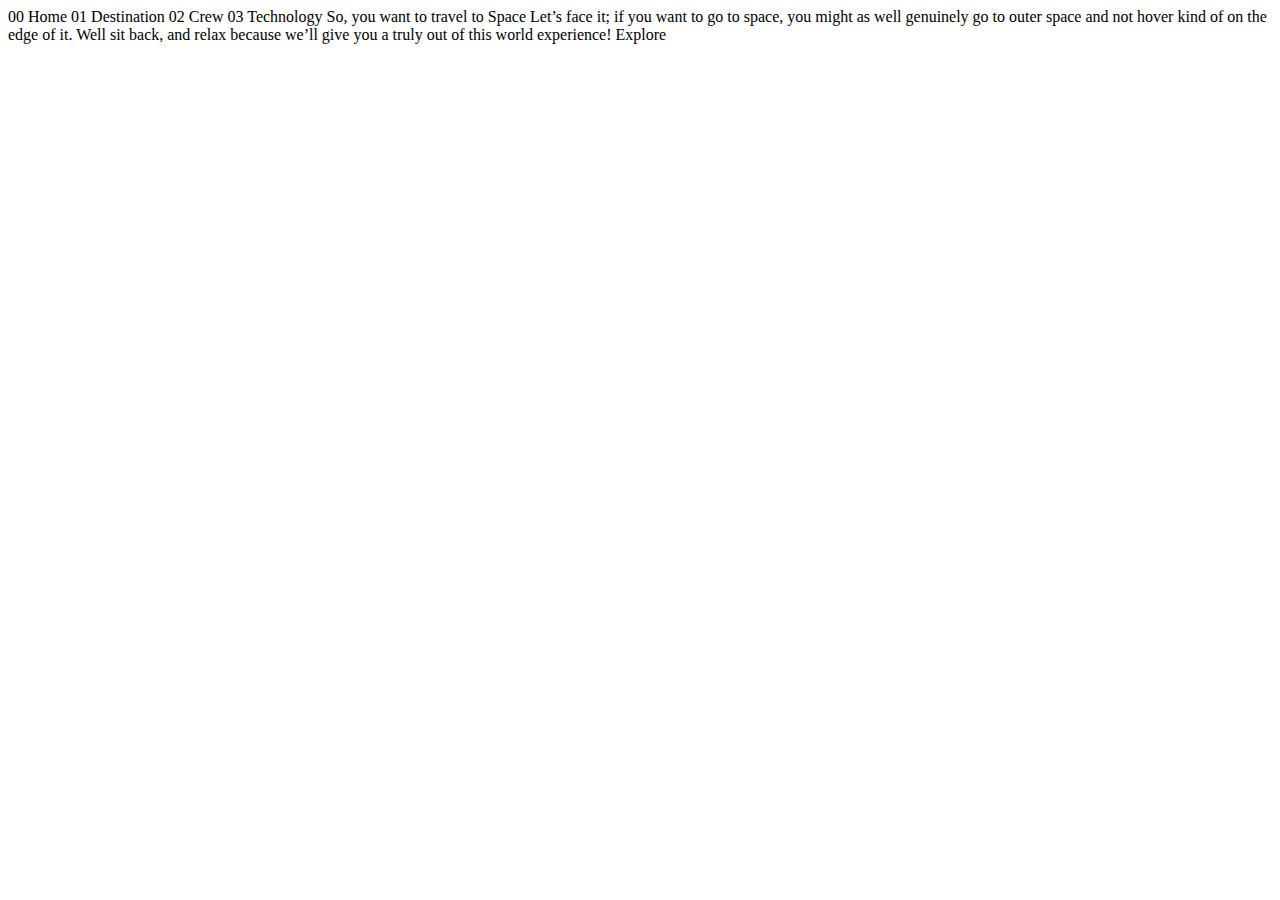
==== starter-code/index.html @ f79f5b64 "initial commit" ====
<!DOCTYPE html>
<html lang="en">
<head>
  <meta charset="UTF-8">
  <meta name="viewport" content="width=device-width, initial-scale=1.0">

  <link rel="icon" type="image/png" sizes="32x32" href="./assets/favicon-32x32.png">
  
  <title>Frontend Mentor | Space tourism website</title>
</head>
<body>

  00 Home
  01 Destination
  02 Crew
  03 Technology

  So, you want to travel to
  Space
  Let’s face it; if you want to go to space, you might as well genuinely go to 
  outer space and not hover kind of on the edge of it. Well sit back, and relax 
  because we’ll give you a truly out of this world experience!

  Explore

</body>
</html>
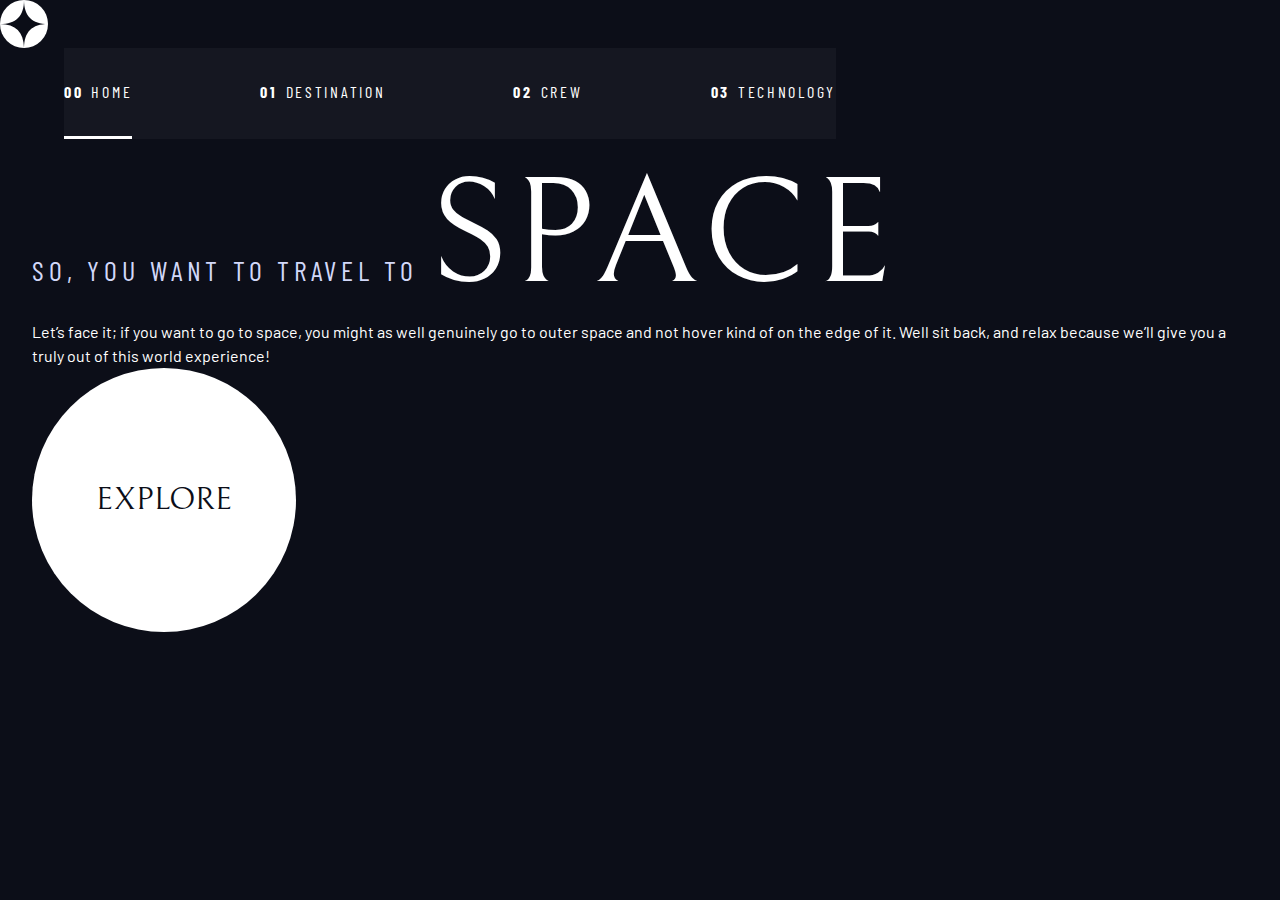
==== commit 2320f361: "building homepage" ====
--- a/starter-code/index.html
+++ b/starter-code/index.html
@@ -1,27 +1,55 @@
 <!DOCTYPE html>
 <html lang="en">
-<head>
-  <meta charset="UTF-8">
-  <meta name="viewport" content="width=device-width, initial-scale=1.0">
+  <head>
+    <meta charset="UTF-8" />
+    <meta name="viewport" content="width=device-width, initial-scale=1.0" />
 
-  <link rel="icon" type="image/png" sizes="32x32" href="./assets/favicon-32x32.png">
-  
-  <title>Frontend Mentor | Space tourism website</title>
-</head>
-<body>
+    <link rel="icon" type="image/png" sizes="32x32" href="./assets/favicon-32x32.png" />
 
-  00 Home
-  01 Destination
-  02 Crew
-  03 Technology
+    <!-- Google fonts -->
+    <link rel="preconnect" href="https://fonts.googleapis.com" />
+    <link rel="preconnect" href="https://fonts.gstatic.com" crossorigin />
+    <link href="https://fonts.googleapis.com/css2?family=Barlow+Condensed:wght@400;700&family=Bellefair&family=Barlow:wght@400;700&display=swap" rel="stylesheet" />
 
-  So, you want to travel to
-  Space
-  Let’s face it; if you want to go to space, you might as well genuinely go to 
-  outer space and not hover kind of on the edge of it. Well sit back, and relax 
-  because we’ll give you a truly out of this world experience!
+    <!-- custom css -->
+    <link rel="stylesheet" href="../index.css" />
 
-  Explore
+    <title>Frontend Mentor | Space tourism website</title>
+  </head>
+  <body>
+    <!-- navigation -->
+    <header class="primary-header flex">
+      <div>
+        <img src="./assets/shared/logo.svg" alt="space travel logo" class="logo" />
+      </div>
+      <nav>
+        <ul class="primary-navigation underline-indicators flex">
+          <li class="active"
+            ><a class="ff-sans-cond uppercase text-white letter-spacing-2" href="index.html"><span>00</span>Home</a></li
+          >
+          <li
+            ><a class="ff-sans-cond uppercase text-white letter-spacing-2" href="destination.html"><span>01</span>Destination</a></li
+          >
+          <li
+            ><a class="ff-sans-cond uppercase text-white letter-spacing-2" href="crew.html"><span>02</span>Crew</a>
+          </li>
+          <li
+            ><a class="ff-sans-cond uppercase text-white letter-spacing-2" href="technology.html"><span>03</span>Technology</a>
+          </li>
+        </ul>
+      </nav>
+    </header>
 
-</body>
-</html>+    <div class="container">
+      <h1 class="text-accent ff-sans-cond fs-500 uppercase letter-spacing-1"
+        >So, you want to travel to
+        <span class="text-white ff-serif fs-900">Space</span>
+      </h1>
+
+      <p>Let’s face it; if you want to go to space, you might as well genuinely go to outer space and not hover kind of on the edge of it. Well sit back, and relax because we’ll give you a truly out of this world experience!</p>
+
+      <!-- explore button -->
+      <a href="#" class="large-button ff-serif uppercase fs-600 text-dark bg-white">Explore</a>
+    </div>
+  </body>
+</html>
--- a/index.css
+++ b/index.css
@@ -0,0 +1,384 @@
+/* ------------------- */
+/* Custom properties   */
+/* ------------------- */
+
+:root {
+  /* colors */
+  --clr-dark: 230 35% 7%;
+  --clr-light: 231 77% 90%;
+  --clr-white: 0 0% 100%;
+
+  /* font-sizes */
+  --fs-900: 9.375rem; /* font-weight 900 - 150px */
+  --fs-800: 6.25rem; /* font-weight 800 - 100px */
+  --fs-700: 3.5rem; /* font-weight 700 - 56px */
+  --fs-600: 2rem; /* font-weight 600 - 32px */
+  --fs-500: 1.75rem; /* font-weight 500 - 28px */
+  --fs-400: 1.125rem; /* font-weight 400 - 18px */
+  --fs-300: 1rem; /* font-weight 300 - 16px */
+  --fs-200: 0.875rem; /* font-weight 200 - 14px */
+
+  /* font-families */
+  --ff-serif: "Bellefair", serif;
+  --ff-sans-cond: "Barlow Condensed", sans-serif;
+  --ff-sans-normal: "Barlow", sans-serif;
+}
+
+/* ------------------- */
+/* Reset               */
+/* ------------------- */
+
+/* https://piccalil.li/blog/a-modern-css-reset/ */
+
+/* Box sizing */
+*,
+*::before,
+*::after {
+  box-sizing: border-box;
+}
+
+/* Reset margins */
+body,
+h1,
+h2,
+h3,
+h4,
+h5,
+p,
+figure,
+picture {
+  margin: 0;
+}
+
+/* set up the body */
+body {
+  font-family: var(--ff-sans-normal);
+  font-weight: var(--fs-400);
+  background: hsl(var(--clr-dark));
+  color: hsl(var(--clr-white));
+  line-height: 1.5;
+  min-height: 100vh;
+}
+
+/* make images easier to work with */
+img,
+picture {
+  max-width: 100%;
+  display: block;
+}
+
+/* make form elements easier to work with */
+input,
+button,
+textarea,
+select {
+  font: inherit;
+}
+
+/* remove animations for people who've turned them off */
+@media (prefers-reduced-motion: reduce) {
+  *,
+  *::before,
+  *::after {
+    animation-duration: 0.01ms !important;
+    animation-iteration-count: 1 !important;
+    transition-duration: 0.01ms !important;
+    scroll-behavior: auto !important;
+  }
+}
+
+/* ------------------- */
+/* Utility classes     */
+/* ------------------- */
+
+/* general */
+
+.flex {
+  display: flex;
+  gap: var(--gap, 1rem);
+}
+
+.grid {
+  display: grid;
+  gap: var(--gap, 1rem);
+}
+
+.container {
+  padding-inline: 2em;
+  margin-inline: auto;
+  max-width: 80rem;
+}
+
+.flow > *:where(:not(:first-child)) {
+  margin-top: var(--flow-space, 2rem);
+  /* outline: 1px solid red; */
+}
+
+.sr-only {
+  position: absolute;
+  width: 1px;
+  height: 1px;
+  padding: 0;
+  margin: -1px;
+  overflow: hidden;
+  clip: rect(0, 0, 0, 0);
+  white-space: nowrap; /* added line */
+  border: 0;
+}
+
+/* colors */
+
+.bg-dark {
+  background-color: hsl(var(--clr-dark));
+}
+.bg-accent {
+  background-color: hsl(var(--clr-light));
+}
+.bg-white {
+  background-color: hsl(var(--clr-white));
+}
+
+.text-dark {
+  color: hsl(var(--clr-dark));
+}
+.text-accent {
+  color: hsl(var(--clr-light));
+}
+.text-white {
+  color: hsl(var(--clr-white));
+}
+
+/* typography */
+h1,
+h2,
+h3,
+h4,
+h5,
+h6 {
+  font-weight: var(--fs-400);
+}
+
+.ff-serif {
+  font-family: var(--ff-serif);
+}
+.ff-sans-cond {
+  font-family: var(--ff-sans-cond);
+}
+.ff-sans-normal {
+  font-family: var(--ff-sans-normal);
+}
+
+.letter-spacing-1 {
+  letter-spacing: 4.75px;
+}
+.letter-spacing-2 {
+  letter-spacing: 2.7px;
+}
+.letter-spacing-3 {
+  letter-spacing: 2.35px;
+}
+
+.uppercase {
+  text-transform: uppercase;
+}
+
+.fs-900 {
+  font-size: var(--fs-900);
+}
+.fs-800 {
+  font-size: var(--fs-800);
+}
+.fs-700 {
+  font-size: var(--fs-700);
+}
+.fs-600 {
+  font-size: var(--fs-600);
+}
+.fs-500 {
+  font-size: var(--fs-500);
+}
+.fs-400 {
+  font-size: var(--fs-400);
+}
+.fs-300 {
+  font-size: var(--fs-300);
+}
+.fs-200 {
+  font-size: var(--fs-200);
+}
+
+.fs-900,
+.fs-800,
+.fs-700,
+.fs-600 {
+  line-height: 1.1;
+}
+
+.numbered-title {
+  font-family: var(--ff-sans-cond);
+  font-size: var(--fs-500);
+  text-transform: uppercase;
+  letter-spacing: 4.72px;
+}
+
+.numbered-title span {
+  font-weight: 700;
+  margin-right: 0.5em;
+  color: hsl(var(--clr-white) / 0.25);
+}
+
+/* ------------------- */
+/* COMPONENTS              */
+/* ------------------- */
+
+/* NAVIGATION */
+.primary-navigation {
+  --gap: 8rem;
+  --underline-gap: 2em;
+  justify-content: center;
+  background: hsl(var(--clr-white) / 0.04);
+  list-style: none;
+  padding: 0;
+  margin-top: 3rem;
+}
+
+.primary-navigation a {
+  text-decoration: none;
+  font-size: var(--fs-300);
+}
+
+.primary-navigation a > span {
+  font-weight: 700;
+  margin-right: 0.5em;
+}
+
+/* INTERACTIVE ELEMENTS */
+
+.large-button {
+  position: relative;
+  border-radius: 50%;
+  display: inline-grid;
+  z-index: 1;
+  place-items: center;
+  padding: 0 2em;
+  aspect-ratio: 1;
+  text-decoration: none;
+}
+
+.large-button::after {
+  content: "";
+  position: absolute;
+  z-index: -1;
+  background: hsl(var(--clr-white) / 0.15);
+  width: 100%;
+  height: 100%;
+  border-radius: inherit;
+  opacity: 0;
+  transition: opacity 500ms linear, transform 750ms ease-in-out;
+}
+
+.large-button:hover::after,
+.large-button:focus::after {
+  opacity: 1;
+  transform: scale(1.5);
+}
+
+.navigation-parag {
+  color: hsl(var(--clr-light));
+  text-align: center;
+  padding-top: 1rem;
+}
+
+.interactive {
+  justify-content: space-between;
+  width: 80%;
+  margin: 9rem auto;
+}
+
+.interactive > * p {
+  color: hsl(var(--clr-light));
+  font-family: var(--ff-sans-normal);
+  font-size: var(--fs-400);
+
+  text-align: center;
+}
+
+.underline-indicators > * {
+  cursor: pointer;
+  padding: var(--underline-gap, 1rem) 0;
+  border: 0;
+  background: none;
+  border-bottom: 0.2rem solid hsl(var(--clr-white) / 0);
+}
+
+.underline-indicators > *:hover,
+.underline-indicators > *:focus {
+  border-color: hsl(var(--clr-white) / 0.5);
+}
+
+.underline-indicators > .active {
+  border-color: hsl(var(--clr-white));
+}
+
+.underline-indicators > [aria-selected="true"] {
+  border-color: hsl(var(--clr-white));
+  color: hsl(var(--clr-white));
+}
+
+.tab-list {
+  --gap: 2.5rem;
+  justify-content: center;
+}
+
+.dot-indicators {
+  --gap: 2rem;
+  justify-content: center;
+  margin-top: 7rem;
+}
+
+.dot-indicators > * {
+  cursor: pointer;
+  border: 0;
+  aspect-ratio: 1;
+  padding: 0.5rem;
+  border-radius: 50%;
+  background: hsl(var(--clr-white) / 0.25);
+}
+
+.dot-indicators > *:hover,
+.dot-indicators > *:focus {
+  background-color: hsl(var(--clr-white) / 0.5);
+}
+
+.dot-indicators > [aria-selected="true"] {
+  background-color: hsl(var(--clr-white) / 1);
+}
+
+.circle-indicators {
+  display: flex;
+  flex-direction: column;
+  margin-top: 7rem;
+}
+
+.circle-indicators > * {
+  cursor: pointer;
+  border: 0;
+  width: 6.25rem;
+  height: 6.25rem;
+  margin: 1rem auto;
+
+  border-radius: 50%;
+  background: hsl(var(--clr-dark));
+  color: hsl(var(--clr-white));
+  border: 0.1rem solid hsl(var(--clr-white) / 0.25);
+}
+
+.circle-indicators > *:hover,
+.circle-indicators > *:focus {
+  border: 0.1rem solid hsl(var(--clr-white) / 1);
+}
+
+.circle-indicators > [aria-selected="true"] {
+  background-color: hsl(var(--clr-white) / 1);
+  color: hsl(var(--clr-dark));
+}
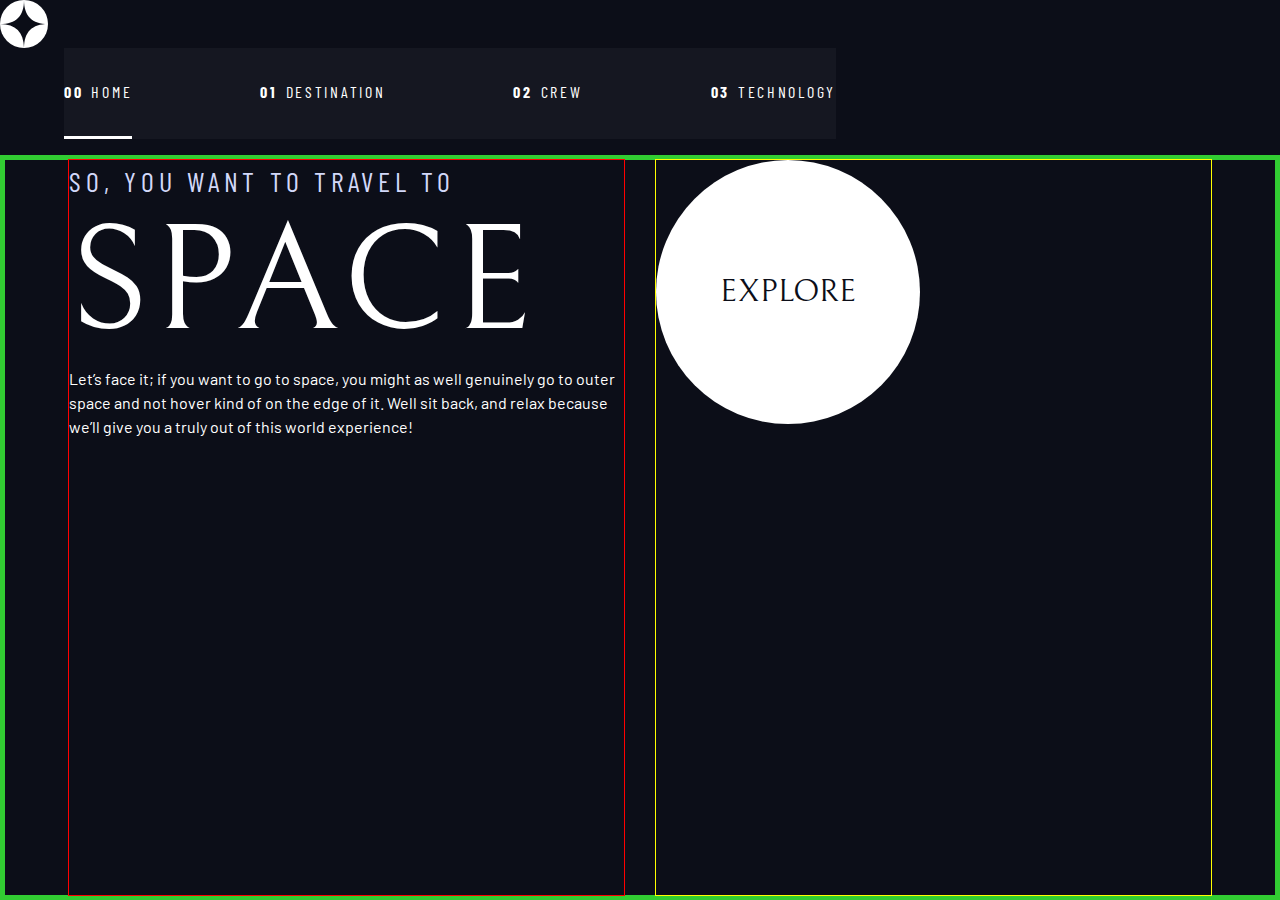
==== commit 0afc8452: "building homepage" ====
--- a/starter-code/index.html
+++ b/starter-code/index.html
@@ -40,16 +40,21 @@
       </nav>
     </header>
 
-    <div class="container">
-      <h1 class="text-accent ff-sans-cond fs-500 uppercase letter-spacing-1"
-        >So, you want to travel to
-        <span class="text-white ff-serif fs-900">Space</span>
-      </h1>
+    <div class="grid-container">
+      <div>
+        <!-- content -->
+        <h1 class="text-accent ff-sans-cond fs-500 uppercase letter-spacing-1"
+          >So, you want to travel to
+          <span class="d-block text-white ff-serif fs-900">Space</span>
+        </h1>
 
-      <p>Let’s face it; if you want to go to space, you might as well genuinely go to outer space and not hover kind of on the edge of it. Well sit back, and relax because we’ll give you a truly out of this world experience!</p>
+        <p>Let’s face it; if you want to go to space, you might as well genuinely go to outer space and not hover kind of on the edge of it. Well sit back, and relax because we’ll give you a truly out of this world experience!</p>
+      </div>
 
       <!-- explore button -->
-      <a href="#" class="large-button ff-serif uppercase fs-600 text-dark bg-white">Explore</a>
+      <div>
+        <a href="#" class="large-button ff-serif uppercase fs-600 text-dark bg-white">Explore</a>
+      </div>
     </div>
   </body>
 </html>
--- a/index.css
+++ b/index.css
@@ -1,27 +1,42 @@
-/* ------------------- */
-/* Custom properties   */
-/* ------------------- */
-
 :root {
-  /* colors */
+  /* COLOURS */
   --clr-dark: 230 35% 7%;
   --clr-light: 231 77% 90%;
   --clr-white: 0 0% 100%;
 
-  /* font-sizes */
-  --fs-900: 9.375rem; /* font-weight 900 - 150px */
-  --fs-800: 6.25rem; /* font-weight 800 - 100px */
-  --fs-700: 3.5rem; /* font-weight 700 - 56px */
-  --fs-600: 2rem; /* font-weight 600 - 32px */
-  --fs-500: 1.75rem; /* font-weight 500 - 28px */
-  --fs-400: 1.125rem; /* font-weight 400 - 18px */
-  --fs-300: 1rem; /* font-weight 300 - 16px */
-  --fs-200: 0.875rem; /* font-weight 200 - 14px */
-
-  /* font-families */
+  /* FONT-FAMILIES */
   --ff-serif: "Bellefair", serif;
   --ff-sans-cond: "Barlow Condensed", sans-serif;
   --ff-sans-normal: "Barlow", sans-serif;
+
+  /* FONT SIZES */
+  --fs-900: clamp(5rem, 8vw + 1rem, 9.375rem);
+  --fs-800: 3.5rem;
+  --fs-700: 1.5rem;
+  --fs-600: 1rem;
+  --fs-500: 1.75rem;
+  --fs-400: 0.9375rem;
+  --fs-300: 1rem;
+  --fs-200: 0.875rem;
+}
+
+@media (min-width: 35em) {
+  :root {
+    --fs-900: 9.375rem;
+    --fs-800: 5rem;
+    --fs-700: 2.5rem;
+    --fs-600: 1.5rem;
+    --fs-400: 1rem;
+  }
+}
+
+@media (min-width: 47.5em) {
+  :root {
+    --fs-800: 6.25rem;
+    --fs-700: 3.5rem;
+    --fs-600: 2rem;
+    --fs-400: 1.125rem;
+  }
 }
 
 /* ------------------- */
@@ -58,6 +73,9 @@
   color: hsl(var(--clr-white));
   line-height: 1.5;
   min-height: 100vh;
+
+  display: grid;
+  grid-template-rows: min-content 1fr;
 }
 
 /* make images easier to work with */
@@ -103,10 +121,35 @@
   gap: var(--gap, 1rem);
 }
 
+.d-block {
+  display: block;
+}
+
 .container {
   padding-inline: 2em;
   margin-inline: auto;
   max-width: 80rem;
+}
+
+.grid-container {
+  border: 5px solid limegreen;
+  display: grid;
+}
+
+@media (min-width: 47.5em) {
+  .grid-container {
+    grid-template-columns: minmax(2rem, 1fr) repeat(2, minmax(0, 40rem)) minmax(2rem, 1fr);
+    column-gap: var(--container-gap, 2rem);
+  }
+  .grid-container > *:first-child {
+    grid-column: 2;
+    outline: 1px solid red;
+  }
+
+  .grid-container > *:last-child {
+    grid-column: 3;
+    outline: 1px solid yellow;
+  }
 }
 
 .flow > *:where(:not(:first-child)) {
@@ -126,7 +169,7 @@
   border: 0;
 }
 
-/* colors */
+/* COLOURS */
 
 .bg-dark {
   background-color: hsl(var(--clr-dark));
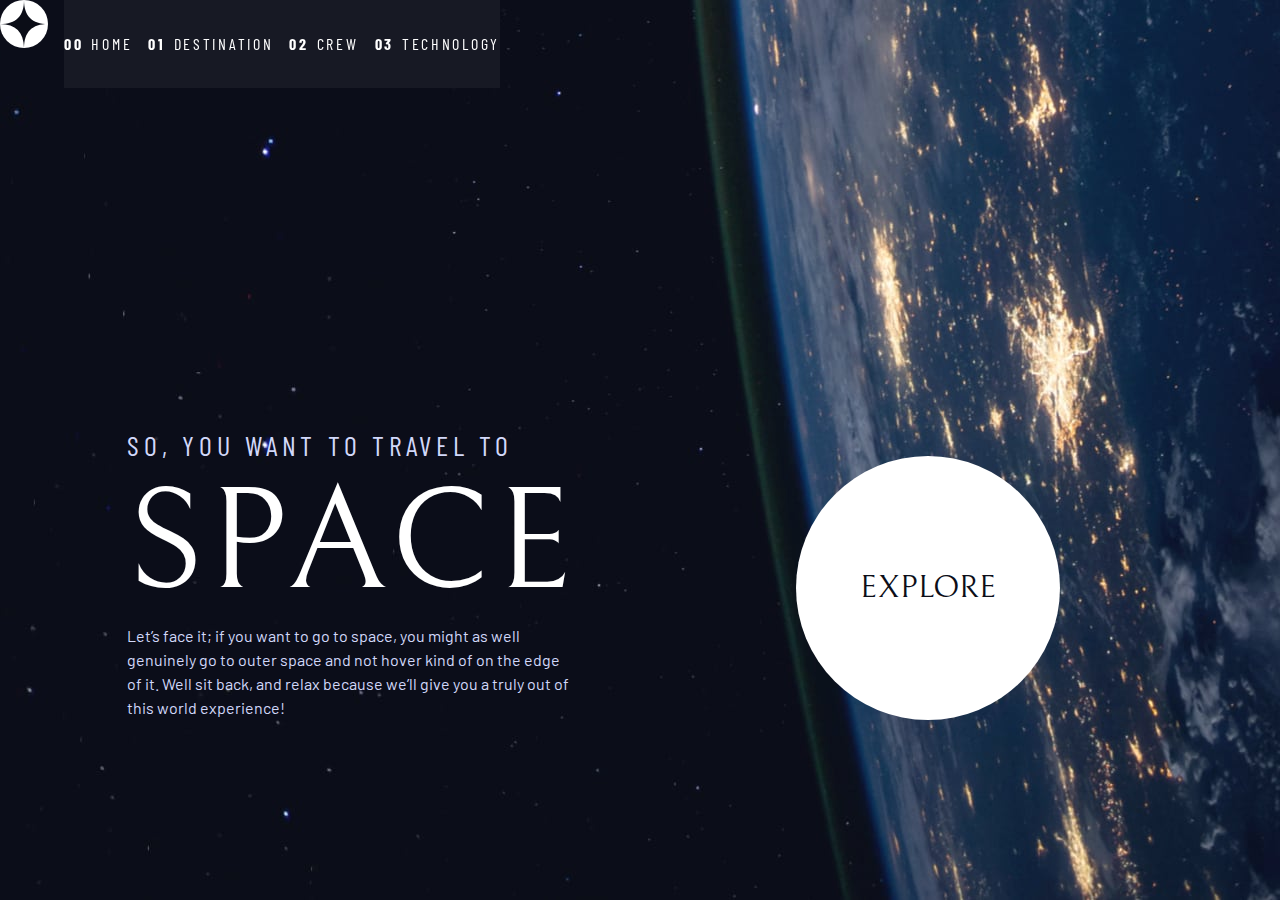
==== commit 93f8101c: "added js file" ====
--- a/starter-code/index.html
+++ b/starter-code/index.html
@@ -16,14 +16,15 @@
 
     <title>Frontend Mentor | Space tourism website</title>
   </head>
-  <body>
+  <body class="home">
     <!-- navigation -->
     <header class="primary-header flex">
       <div>
         <img src="./assets/shared/logo.svg" alt="space travel logo" class="logo" />
       </div>
+      <button class="mobile-nav-toggle" aria-controls="primary-navigation"><span class="sr-only" aria-expanded="false">Menu</span></button>
       <nav>
-        <ul class="primary-navigation underline-indicators flex">
+        <ul id="primary-navigation" class="primary-navigation underline-indicators flex">
           <li class="active"
             ><a class="ff-sans-cond uppercase text-white letter-spacing-2" href="index.html"><span>00</span>Home</a></li
           >
@@ -40,7 +41,7 @@
       </nav>
     </header>
 
-    <div class="grid-container">
+    <div class="grid-container grid-container--home">
       <div>
         <!-- content -->
         <h1 class="text-accent ff-sans-cond fs-500 uppercase letter-spacing-1"
--- a/index.css
+++ b/index.css
@@ -1,20 +1,18 @@
 :root {
-  /* COLOURS */
   --clr-dark: 230 35% 7%;
   --clr-light: 231 77% 90%;
   --clr-white: 0 0% 100%;
-
-  /* FONT-FAMILIES */
-  --ff-serif: "Bellefair", serif;
   --ff-sans-cond: "Barlow Condensed", sans-serif;
   --ff-sans-normal: "Barlow", sans-serif;
-
+  --ff-serif: "Bellefair", serif;
+  /* COLOURS */
+  /* FONT-FAMILIES */
   /* FONT SIZES */
-  --fs-900: clamp(5rem, 8vw + 1rem, 9.375rem);
+  --fs-900: clamp(5rem, 10vw + 1rem, 9.375rem);
   --fs-800: 3.5rem;
   --fs-700: 1.5rem;
-  --fs-600: 1rem;
-  --fs-500: 1.75rem;
+  --fs-600: 1.25rem;
+  --fs-500: 1rem;
   --fs-400: 0.9375rem;
   --fs-300: 1rem;
   --fs-200: 0.875rem;
@@ -22,19 +20,19 @@
 
 @media (min-width: 35em) {
   :root {
-    --fs-900: 9.375rem;
     --fs-800: 5rem;
     --fs-700: 2.5rem;
-    --fs-600: 1.5rem;
+    --fs-600: 2rem;
+    --fs-500: 1.25rem;
     --fs-400: 1rem;
   }
 }
 
-@media (min-width: 47.5em) {
+@media (min-width: 45rem) {
   :root {
     --fs-800: 6.25rem;
     --fs-700: 3.5rem;
-    --fs-600: 2rem;
+    --fs-500: 1.75rem;
     --fs-400: 1.125rem;
   }
 }
@@ -67,22 +65,22 @@
 
 /* set up the body */
 body {
+  background: hsl(var(--clr-dark));
+  color: hsl(var(--clr-white));
+  display: grid;
   font-family: var(--ff-sans-normal);
   font-weight: var(--fs-400);
-  background: hsl(var(--clr-dark));
-  color: hsl(var(--clr-white));
+  grid-template-rows: min-content 1fr;
   line-height: 1.5;
   min-height: 100vh;
-
-  display: grid;
-  grid-template-rows: min-content 1fr;
+  overflow-x: hidden;
 }
 
 /* make images easier to work with */
 img,
 picture {
+  display: block;
   max-width: 100%;
-  display: block;
 }
 
 /* make form elements easier to work with */
@@ -100,8 +98,8 @@
   *::after {
     animation-duration: 0.01ms !important;
     animation-iteration-count: 1 !important;
+    scroll-behavior: auto !important;
     transition-duration: 0.01ms !important;
-    scroll-behavior: auto !important;
   }
 }
 
@@ -126,47 +124,59 @@
 }
 
 .container {
-  padding-inline: 2em;
   margin-inline: auto;
   max-width: 80rem;
+  padding-inline: 2em;
 }
 
 .grid-container {
-  border: 5px solid limegreen;
   display: grid;
-}
-
-@media (min-width: 47.5em) {
+  padding-inline: 1em;
+  place-items: center;
+  text-align: center;
+}
+
+.grid-container > * {
+  color: hsl(var(--clr-light));
+  max-width: 50ch;
+}
+
+@media (min-width: 45rem) {
   .grid-container {
+    column-gap: var(--container-gap, 2rem);
     grid-template-columns: minmax(2rem, 1fr) repeat(2, minmax(0, 40rem)) minmax(2rem, 1fr);
-    column-gap: var(--container-gap, 2rem);
+    text-align: left;
   }
   .grid-container > *:first-child {
     grid-column: 2;
-    outline: 1px solid red;
   }
 
   .grid-container > *:last-child {
     grid-column: 3;
-    outline: 1px solid yellow;
+  }
+
+  .grid-container--home {
+    align-items: end;
+    padding-bottom: max(6rem, 20vh);
   }
 }
 
 .flow > *:where(:not(:first-child)) {
   margin-top: var(--flow-space, 2rem);
-  /* outline: 1px solid red; */
 }
 
 .sr-only {
-  position: absolute;
-  width: 1px;
+  border: 0;
+  clip: rect(0, 0, 0, 0);
   height: 1px;
-  padding: 0;
   margin: -1px;
   overflow: hidden;
-  clip: rect(0, 0, 0, 0);
-  white-space: nowrap; /* added line */
-  border: 0;
+  padding: 0;
+  position: absolute;
+  white-space: nowrap;
+  width: 1px;
+
+  /* added line */
 }
 
 /* COLOURS */
@@ -260,14 +270,14 @@
 .numbered-title {
   font-family: var(--ff-sans-cond);
   font-size: var(--fs-500);
+  letter-spacing: 4.72px;
   text-transform: uppercase;
-  letter-spacing: 4.72px;
 }
 
 .numbered-title span {
+  color: hsl(var(--clr-white) / 0.25);
   font-weight: 700;
   margin-right: 0.5em;
-  color: hsl(var(--clr-white) / 0.25);
 }
 
 /* ------------------- */
@@ -275,19 +285,59 @@
 /* ------------------- */
 
 /* NAVIGATION */
+
 .primary-navigation {
-  --gap: 8rem;
-  --underline-gap: 2em;
-  justify-content: center;
-  background: hsl(var(--clr-white) / 0.04);
+  --underline-gap: 2rem;
+  background: hsl(var(--clr-dark) / 0.97);
   list-style: none;
+  margin: 0;
   padding: 0;
-  margin-top: 3rem;
+}
+
+@supports (backdrop-filter: blur(3rem)) {
+  .primary-navigation {
+    backdrop-filter: blur(3rem);
+    background: hsl(var(--clr-white) / 0.05);
+  }
+}
+
+.mobile-nav-toggle {
+  display: none;
+}
+
+@media (max-width: 35rem) {
+  .primary-navigation {
+    --underline-gap: 0.5rem;
+    flex-direction: column;
+    inset: 0 0 0 30%;
+    padding: min(10rem, 15vh) 2rem;
+    position: fixed;
+    transform: translateX(100%);
+    z-index: 1000;
+  }
+
+  .primary-navigation.underline-indicators > .active {
+    border: 0;
+  }
+
+  .mobile-nav-toggle {
+    aspect-ratio: 1;
+    background-image: url(./starter-code/assets/shared/icon-hamburger.svg);
+    background-repeat: no-repeat;
+    background: transparent;
+    border: 0;
+    display: block;
+    position: absolute;
+    right: 1.5rem;
+    top: 1.5rem;
+    width: 1.5rem;
+    z-index: 2000;
+  }
 }
 
 .primary-navigation a {
+  font-size: var(--fs-300);
   text-decoration: none;
-  font-size: var(--fs-300);
 }
 
 .primary-navigation a > span {
@@ -298,26 +348,26 @@
 /* INTERACTIVE ELEMENTS */
 
 .large-button {
-  position: relative;
+  aspect-ratio: 1;
   border-radius: 50%;
   display: inline-grid;
+  padding: 0 2em;
+  place-items: center;
+  position: relative;
+  text-decoration: none;
   z-index: 1;
-  place-items: center;
-  padding: 0 2em;
-  aspect-ratio: 1;
-  text-decoration: none;
 }
 
 .large-button::after {
+  background: hsl(var(--clr-white) / 0.15);
+  border-radius: inherit;
   content: "";
+  height: 100%;
+  opacity: 0;
   position: absolute;
+  transition: opacity 500ms linear, transform 750ms ease-in-out;
+  width: 100%;
   z-index: -1;
-  background: hsl(var(--clr-white) / 0.15);
-  width: 100%;
-  height: 100%;
-  border-radius: inherit;
-  opacity: 0;
-  transition: opacity 500ms linear, transform 750ms ease-in-out;
 }
 
 .large-button:hover::after,
@@ -328,32 +378,30 @@
 
 .navigation-parag {
   color: hsl(var(--clr-light));
+  padding-top: 1rem;
   text-align: center;
-  padding-top: 1rem;
 }
 
 .interactive {
   justify-content: space-between;
+  margin: 9rem auto;
   width: 80%;
-  margin: 9rem auto;
 }
 
 .interactive > * p {
   color: hsl(var(--clr-light));
   font-family: var(--ff-sans-normal);
   font-size: var(--fs-400);
-
   text-align: center;
 }
 
 .underline-indicators > * {
+  background: none;
+  border-bottom: 0.2rem solid hsl(var(--clr-white) / 0);
+  border: 0;
   cursor: pointer;
   padding: var(--underline-gap, 1rem) 0;
-  border: 0;
-  background: none;
-  border-bottom: 0.2rem solid hsl(var(--clr-white) / 0);
-}
-
+}
 .underline-indicators > *:hover,
 .underline-indicators > *:focus {
   border-color: hsl(var(--clr-white) / 0.5);
@@ -380,12 +428,12 @@
 }
 
 .dot-indicators > * {
+  aspect-ratio: 1;
+  background: hsl(var(--clr-white) / 0.25);
+  border-radius: 50%;
+  border: 0;
   cursor: pointer;
-  border: 0;
-  aspect-ratio: 1;
   padding: 0.5rem;
-  border-radius: 50%;
-  background: hsl(var(--clr-white) / 0.25);
 }
 
 .dot-indicators > *:hover,
@@ -404,16 +452,15 @@
 }
 
 .circle-indicators > * {
+  background: hsl(var(--clr-dark));
+  border-radius: 50%;
+  border: 0.1rem solid hsl(var(--clr-white) / 0.25);
+  border: 0;
+  color: hsl(var(--clr-white));
   cursor: pointer;
-  border: 0;
-  width: 6.25rem;
   height: 6.25rem;
   margin: 1rem auto;
-
-  border-radius: 50%;
-  background: hsl(var(--clr-dark));
-  color: hsl(var(--clr-white));
-  border: 0.1rem solid hsl(var(--clr-white) / 0.25);
+  width: 6.25rem;
 }
 
 .circle-indicators > *:hover,
@@ -425,3 +472,29 @@
   background-color: hsl(var(--clr-white) / 1);
   color: hsl(var(--clr-dark));
 }
+
+/* ------------------------- */
+/* PAGE SPECIFIC BACKGROUNDS */
+/* ------------------------- */
+
+body {
+  background-position: bottom center;
+  background-size: cover;
+}
+
+.home {
+  background-image: url(./starter-code/assets/home/background-home-mobile.jpg);
+}
+
+@media (min-width: 35rem) {
+  .home {
+    background-image: url(./starter-code/assets/home/background-home-tablet.jpg);
+    background-position: center center;
+  }
+}
+
+@media (min-width: 45rem) {
+  .home {
+    background-image: url(./starter-code/assets/home/background-home-desktop.jpg);
+  }
+}
